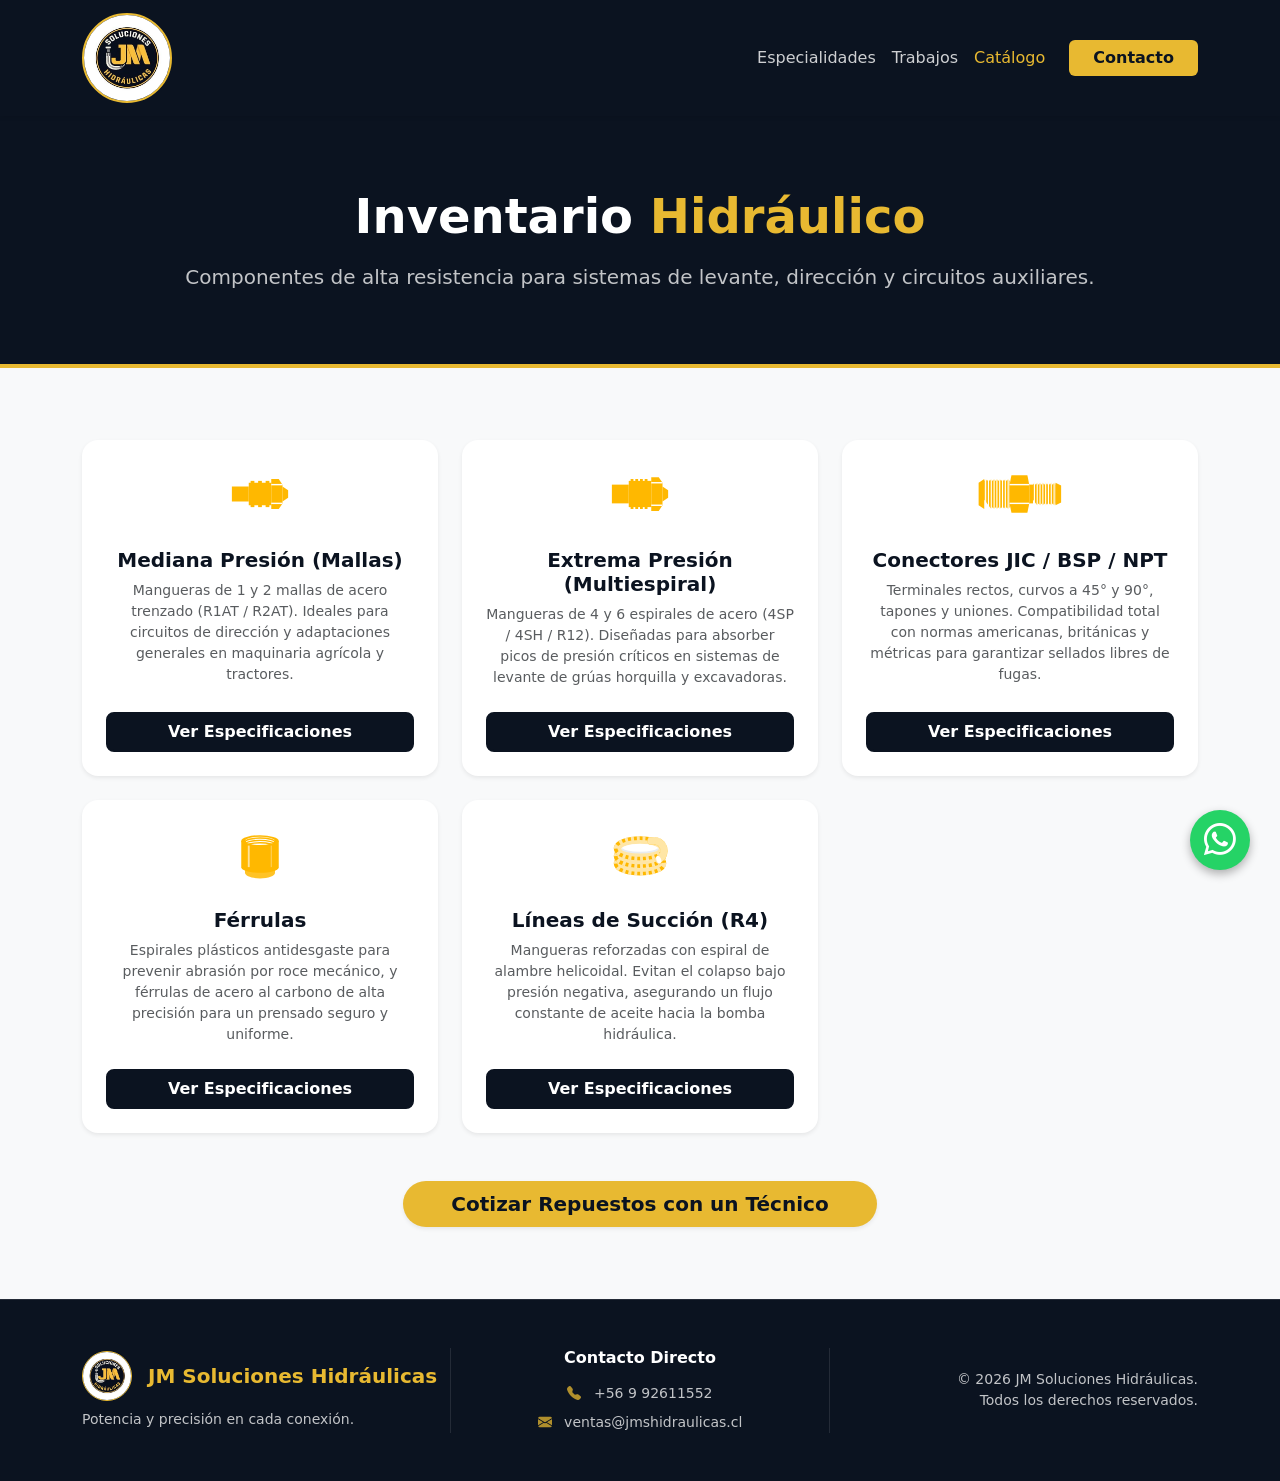
==== mangueras.html @ 1ecbde86 "Add files via upload" ====
<!DOCTYPE html>
<html lang="es">
<head>
    <meta charset="UTF-8">
    <meta name="viewport" content="width=device-width, initial-scale=1.0">
    <title>Catálogo de Mangueras - JM Soluciones Hidráulicas</title>
    
    <meta name="description" content="Catálogo completo de mangueras hidráulicas, terminales y accesorios para maquinaria pesada.">
    
    <link rel="preconnect" href="https://fonts.googleapis.com">
    <link rel="preconnect" href="https://fonts.gstatic.com" crossorigin>
    <link href="https://fonts.googleapis.com/css2?family=Inter:wght@300;400;500;600;700;800&display=swap" rel="stylesheet">
    
    <link href="https://cdn.jsdelivr.net/npm/bootstrap@5.3.3/dist/css/bootstrap.min.css" rel="stylesheet">
    <link rel="stylesheet" href="https://cdn.jsdelivr.net/npm/bootstrap-icons@1.11.3/font/bootstrap-icons.min.css">
    
    <link rel="stylesheet" href="css/app.css">

    <style>
        /* Estilo personalizado para el botón Navy sólido */
        .btn-navy-solid {
            background-color: #0B1320;
            color: #ffffff;
            border: 2px solid #0B1320;
            transition: all 0.3s ease;
        }
        .btn-navy-solid:hover {
            background-color: #E8B931; /* Se vuelve dorado al pasar el mouse */
            color: #0B1320;
            border-color: #E8B931;
        }
    </style>
</head>
<body class="d-flex flex-column min-vh-100 bg-light">

    <nav class="navbar navbar-expand-lg navbar-dark bg-navy sticky-top shadow-sm">
        <div class="container">
            <a class="navbar-brand d-flex align-items-center" href="index.html">
                <img src="Imagenes/logo.jpeg" alt="Logo JM Soluciones Hidráulicas" width="90" height="90" class="d-inline-block align-text-top rounded-circle border border-2 border-gold">
            </a>
            <button class="navbar-toggler border-0" type="button" data-bs-toggle="collapse" data-bs-target="#navbarNav">
                <span class="navbar-toggler-icon"></span>
            </button>
            <div class="collapse navbar-collapse" id="navbarNav">
                <ul class="navbar-nav ms-auto fw-medium align-items-center">
                    <li class="nav-item"><a class="nav-link nav-hover" href="index.html#flexibles">Especialidades</a></li>
                    <li class="nav-item"><a class="nav-link nav-hover" href="index.html#realizados">Trabajos</a></li>
                    <li class="nav-item"><a class="nav-link active text-gold" aria-current="page" href="mangueras.html">Catálogo</a></li>
                    <li class="nav-item ms-lg-3"><a class="btn btn-gold fw-bold px-4" href="index.html#contacto">Contacto</a></li>
                </ul>
            </div>
        </div>
    </nav>

    <header class="bg-navy text-white py-5" style="border-bottom: 4px solid var(--jm-gold);">
        <div class="container text-center py-4">
            <h1 class="display-5 fw-bolder mb-3">Inventario <span class="text-gold">Hidráulico</span></h1>
            <p class="lead opacity-75 mb-0">Componentes de alta resistencia para sistemas de levante, dirección y circuitos auxiliares.</p>
        </div>
    </header>

    <section class="py-5">
        <div class="container py-4">
            
            <div class="row row-cols-1 row-cols-md-2 row-cols-lg-3 g-4">
                
                <div class="col">
                    <div class="card h-100 border-0 shadow-sm rounded-4 text-center p-4 d-flex flex-column transition-hover">
                        <div class="mb-4">
                            <svg xmlns="http://www.w3.org/2000/svg" viewBox="0 0 64 64" style="height: 60px; width: auto;" fill="#FFB800">
                                <path d="M2,24 h18 v16 h-18 z" />
                                <path d="M20,20 h24 v24 h-24 z" />
                                <path d="M22,18 h4 v28 h-4 z" />
                                <path d="M30,18 h4 v28 h-4 z" />
                                <path d="M38,18 h4 v28 h-4 z" />
                                <polygon points="44,16 52,16 56,22 56,42 52,48 44,48" />
                                <line x1="56" y1="22" x2="44" y2="22" stroke="#ffffff" stroke-width="1.5" />
                                <line x1="56" y1="42" x2="44" y2="42" stroke="#ffffff" stroke-width="1.5" />
                                <polygon points="56,24 62,28 62,36 56,40" />
                            </svg>
                        </div>
                        <h5 class="fw-bold text-navy">Mediana Presión (Mallas)</h5>
                        <p class="text-muted small mb-4 flex-grow-1">Mangueras de 1 y 2 mallas de acero trenzado (R1AT / R2AT). Ideales para circuitos de dirección y adaptaciones generales en maquinaria agrícola y tractores.</p>
                        <button class="btn btn-navy-solid w-100 fw-bold rounded-3" data-bs-toggle="modal" data-bs-target="#modalMedianaPresion">Ver Especificaciones</button>
                    </div>
                </div>

                <div class="col">
                    <div class="card h-100 border-0 shadow-sm rounded-4 text-center p-4 d-flex flex-column transition-hover">
                        <div class="mb-4">
                            <svg xmlns="http://www.w3.org/2000/svg" viewBox="0 0 64 64" style="height: 60px; width: auto;" fill="#FFB800">
                                <path d="M2,22 h18 v20 h-18 z" />
                                <path d="M20,18 h24 v28 h-24 z" />
                                <path d="M22,16 h3 v32 h-3 z M27,16 h3 v32 h-3 z M32,16 h3 v32 h-3 z M37,16 h3 v32 h-3 z" />
                                <polygon points="44,14 52,14 56,20 56,44 52,50 44,50" />
                                <line x1="56" y1="20" x2="44" y2="20" stroke="#ffffff" stroke-width="1.5" />
                                <line x1="56" y1="44" x2="44" y2="44" stroke="#ffffff" stroke-width="1.5" />
                                <polygon points="56,24 62,28 62,36 56,40" />
                            </svg>
                        </div>
                        <h5 class="fw-bold text-navy">Extrema Presión (Multiespiral)</h5>
                        <p class="text-muted small mb-4 flex-grow-1">Mangueras de 4 y 6 espirales de acero (4SP / 4SH / R12). Diseñadas para absorber picos de presión críticos en sistemas de levante de grúas horquilla y excavadoras.</p>
                        <button class="btn btn-navy-solid w-100 fw-bold rounded-3" data-bs-toggle="modal" data-bs-target="#modalExtremaPresion">Ver Especificaciones</button>
                    </div>
                </div>

                <div class="col">
                    <div class="card h-100 border-0 shadow-sm rounded-4 text-center p-4 d-flex flex-column transition-hover">
                        <div class="mb-4">
                            <svg xmlns="http://www.w3.org/2000/svg" viewBox="0 0 100 64" style="height: 60px; width: auto;" fill="#FFB800">
                                <polygon points="12,16 6,20 6,44 12,48" />
                                <path d="M 12,18 l 1.5,-2 l 1.5,2 l 1.5,-2 l 1.5,2 l 1.5,-2 l 1.5,2 l 1.5,-2 l 1.5,2 l 1.5,-2 l 1.5,2 l 1.5,-2 l 1.5,2 l 1.5,-2 l 1.5,2 l 1.5,-2 l 1.5,2 l 1.5,-2 l 1.5,2 v 28 l -1.5,2 l -1.5,-2 l -1.5,2 l -1.5,-2 l -1.5,2 l -1.5,-2 l -1.5,2 l -1.5,-2 l -1.5,2 l -1.5,-2 l -1.5,2 l -1.5,-2 l -1.5,2 l -1.5,-2 l -1.5,-2 l -1.5,-2 l -1.5,-2 l -1.5,-2 z" />
                                <path d="M13.5,16 v32 M16.5,16 v32 M19.5,16 v32 M22.5,16 v32 M25.5,16 v32 M28.5,16 v32 M31.5,16 v32 M34.5,16 v32 M37.5,16 v32" stroke="#ffffff" stroke-width="1.2" />
                                <polygon points="41,12 58,12 60,22 39,22" />
                                <polygon points="39,22 60,22 60,42 39,42" />
                                <polygon points="39,42 60,42 58,52 41,52" />
                                <line x1="39" y1="22" x2="60" y2="22" stroke="#ffffff" stroke-width="1.5" />
                                <line x1="39" y1="42" x2="60" y2="42" stroke="#ffffff" stroke-width="1.5" />
                                <rect x="60" y="22" width="4" height="20" />
                                <path d="M 64,22 l 1.5,-2 l 1.5,2 l 1.5,-2 l 1.5,2 l 1.5,-2 l 1.5,2 l 1.5,-2 l 1.5,2 l 1.5,-2 l 1.5,2 l 1.5,-2 l 1.5,2 l 1.5,-2 l 1.5,2 l 1.5,-2 l 1.5,2 v 20 l -1.5,2 l -1.5,-2 l -1.5,2 l -1.5,-2 l -1.5,2 l -1.5,-2 l -1.5,2 l -1.5,-2 l -1.5,2 l -1.5,-2 l -1.5,2 l -1.5,-2 l -1.5,2 l -1.5,-2 l -1.5,-2 l -1.5,-2 z" />
                                <path d="M65.5,20 v24 M68.5,20 v24 M71.5,20 v24 M74.5,20 v24 M77.5,20 v24 M80.5,20 v24 M83.5,20 v24 M86.5,20 v24" stroke="#ffffff" stroke-width="1.2" />
                                <polygon points="88,20 94,23 94,41 88,44" />
                            </svg>
                        </div>
                        <h5 class="fw-bold text-navy">Conectores JIC / BSP / NPT</h5>
                        <p class="text-muted small mb-4 flex-grow-1">Terminales rectos, curvos a 45° y 90°, tapones y uniones. Compatibilidad total con normas americanas, británicas y métricas para garantizar sellados libres de fugas.</p>
                        <button class="btn btn-navy-solid w-100 fw-bold rounded-3" onclick="alert('Próximamente: Ficha técnica detallada')">Ver Especificaciones</button>
                    </div>
                </div>

                <div class="col">
                    <div class="card h-100 border-0 shadow-sm rounded-4 text-center p-4 d-flex flex-column transition-hover">
                        <div class="mb-4">
                            <svg xmlns="http://www.w3.org/2000/svg" viewBox="0 0 64 64" style="height: 60px; width: auto;" fill="#FFB800">
                                <path d="M16,46 v6 c0,3.3 7.2,6 16,6 c8.8,0 16,-2.7 16,-6 v-6 Z" opacity="0.85"/>
                                <path d="M12,18 v28 c0,3.3 9,6 20,6 c11,0 20,-2.7 20,-6 v-28 Z" />
                                <ellipse cx="32" cy="18" rx="20" ry="6" fill="#FFB800" />
                                <ellipse cx="32" cy="18" rx="16" ry="4.5" fill="#ffffff" />
                                <ellipse cx="32" cy="19.5" rx="16" ry="4.5" fill="none" stroke="#FFB800" stroke-width="1.5" />
                                <ellipse cx="32" cy="22" rx="16" ry="4.5" fill="none" stroke="#FFB800" stroke-width="1.5" />
                                <ellipse cx="32" cy="24.5" rx="16" ry="4.5" fill="none" stroke="#FFB800" stroke-width="1.5" />
                                <line x1="20" y1="23" x2="20" y2="46" stroke="#ffffff" stroke-width="2" opacity="0.6" />
                                <line x1="44" y1="23" x2="44" y2="46" stroke="#ffffff" stroke-width="1" opacity="0.4" />
                            </svg>
                        </div>
                        <h5 class="fw-bold text-navy">Férrulas</h5>
                        <p class="text-muted small mb-4 flex-grow-1">Espirales plásticos antidesgaste para prevenir abrasión por roce mecánico, y férrulas de acero al carbono de alta precisión para un prensado seguro y uniforme.</p>
                        <button class="btn btn-navy-solid w-100 fw-bold rounded-3" onclick="alert('Próximamente: Ficha técnica detallada')">Ver Especificaciones</button>
                    </div>
                </div>

                <div class="col">
                    <div class="card h-100 border-0 shadow-sm rounded-4 text-center p-4 d-flex flex-column transition-hover">
                        <div class="mb-4">
                            <svg xmlns="http://www.w3.org/2000/svg" viewBox="0 0 64 64" style="height: 60px; width: auto;">
                                <g fill="#ffffff">
                                    <ellipse cx="32" cy="42" rx="24" ry="9" stroke="#FFB800" stroke-width="8" />
                                    <ellipse cx="32" cy="42" rx="24" ry="9" stroke="#ffffff" stroke-width="8" stroke-dasharray="3 3" opacity="0.65" />
                                    <ellipse cx="32" cy="34" rx="24" ry="9" stroke="#FFB800" stroke-width="8" />
                                    <ellipse cx="32" cy="34" rx="24" ry="9" stroke="#ffffff" stroke-width="8" stroke-dasharray="3 3" opacity="0.65" />
                                    <ellipse cx="32" cy="26" rx="24" ry="9" stroke="#FFB800" stroke-width="8" />
                                    <ellipse cx="32" cy="26" rx="24" ry="9" stroke="#ffffff" stroke-width="8" stroke-dasharray="3 3" opacity="0.65" />
                                </g>
                                <ellipse cx="32" cy="26" rx="19" ry="4.5" fill="#ffffff" />
                                <path d="M 13,26 A 19,4.5 0 0,0 51,26" fill="none" stroke="#e9ecef" stroke-width="2"/>
                                <path d="M 44,18 C 58,16 62,32 52,38" fill="none" stroke="#FFB800" stroke-width="8" stroke-linecap="round"/>
                                <path d="M 44,18 C 58,16 62,32 52,38" fill="none" stroke="#ffffff" stroke-width="8" stroke-dasharray="3 3" opacity="0.65" stroke-linecap="round"/>
                                <ellipse cx="52" cy="38" rx="2.5" ry="4" fill="#ffffff" transform="rotate(-20 52 38)"/>
                            </svg>
                        </div>
                        <h5 class="fw-bold text-navy">Líneas de Succión (R4)</h5>
                        <p class="text-muted small mb-4 flex-grow-1">Mangueras reforzadas con espiral de alambre helicoidal. Evitan el colapso bajo presión negativa, asegurando un flujo constante de aceite hacia la bomba hidráulica.</p>
                        <button class="btn btn-navy-solid w-100 fw-bold rounded-3" data-bs-toggle="modal" data-bs-target="#modalSuccion">Ver Especificaciones</button>
                    </div>
                </div>

            </div>
            
            <div class="text-center mt-5">
                <a href="index.html#contacto" class="btn btn-gold btn-lg fw-bold px-5 rounded-pill shadow-sm">Cotizar Repuestos con un Técnico</a>
            </div>

        </div>
    </section>

    <div class="modal fade" id="modalMedianaPresion" tabindex="-1" aria-labelledby="modalMedianaPresionLabel" aria-hidden="true">
        <div class="modal-dialog modal-lg modal-dialog-centered modal-dialog-scrollable">
            <div class="modal-content border-0 rounded-4 shadow-lg">
                <div class="modal-header bg-navy text-white border-0 rounded-top-4">
                    <h5 class="modal-title fw-bold d-flex align-items-center" id="modalMedianaPresionLabel">
                        <i class="bi bi-gear-wide-connected text-gold me-2"></i> Mangueras Mediana Presión (LC)
                    </h5>
                    <button type="button" class="btn-close btn-close-white" data-bs-dismiss="modal" aria-label="Close"></button>
                </div>
                <div class="modal-body p-0">
                    <div class="table-responsive">
                        <table class="table table-hover mb-0 text-center align-middle">
                            <thead class="table-light text-navy">
                                <tr>
                                    <th scope="col" class="py-3">SKU</th>
                                    <th scope="col" class="py-3 text-start">Descripción del Material</th>
                                    <th scope="col" class="py-3">Diámetro</th>
                                    <th scope="col" class="py-3">Disponibilidad</th>
                                </tr>
                            </thead>
                            <tbody>
                                <tr class="table-secondary">
                                    <td colspan="4" class="text-start fw-bold text-navy py-2 ps-4"><i class="bi bi-arrow-return-right me-2"></i>Mangueras R1AT (1 Malla de Acero)</td>
                                </tr>
                                <tr>
                                    <td class="text-muted small">J03-0010-0001</td>
                                    <td class="text-start fw-medium">Mang. Hid. R1-4</td>
                                    <td><span class="badge bg-light text-dark border">1/4"</span></td>
                                    <td><span class="badge bg-success bg-opacity-10 text-success border border-success-subtle rounded-pill"><i class="bi bi-check-circle-fill me-1"></i> Stock</span></td>
                                </tr>
                                <tr>
                                    <td class="text-muted small">J03-0010-0002</td>
                                    <td class="text-start fw-medium">Mang. Hid. R1-5</td>
                                    <td><span class="badge bg-light text-dark border">5/16"</span></td>
                                    <td><span class="badge bg-success bg-opacity-10 text-success border border-success-subtle rounded-pill"><i class="bi bi-check-circle-fill me-1"></i> Stock</span></td>
                                </tr>
                                <tr>
                                    <td class="text-muted small">J03-0010-0003</td>
                                    <td class="text-start fw-medium">Mang. Hid. R1-6</td>
                                    <td><span class="badge bg-light text-dark border">3/8"</span></td>
                                    <td><span class="badge bg-success bg-opacity-10 text-success border border-success-subtle rounded-pill"><i class="bi bi-check-circle-fill me-1"></i> Stock</span></td>
                                </tr>
                                <tr>
                                    <td class="text-muted small">J03-0010-0004</td>
                                    <td class="text-start fw-medium">Mang. Hid. R1-8</td>
                                    <td><span class="badge bg-light text-dark border">1/2"</span></td>
                                    <td><span class="badge bg-warning bg-opacity-10 text-warning border border-warning-subtle rounded-pill"><i class="bi bi-clock-fill me-1"></i> A Pedido</span></td>
                                </tr>
                                
                                <tr class="table-secondary">
                                    <td colspan="4" class="text-start fw-bold text-navy py-2 ps-4"><i class="bi bi-arrow-return-right me-2"></i>Mangueras R2AT (2 Mallas de Acero)</td>
                                </tr>
                                <tr>
                                    <td class="text-muted small">J03-0020-0001</td>
                                    <td class="text-start fw-medium">Mang. Hid. R2-4</td>
                                    <td><span class="badge bg-light text-dark border">1/4"</span></td>
                                    <td><span class="badge bg-success bg-opacity-10 text-success border border-success-subtle rounded-pill"><i class="bi bi-check-circle-fill me-1"></i> Stock</span></td>
                                </tr>
                                <tr>
                                    <td class="text-muted small">J03-0020-0003</td>
                                    <td class="text-start fw-medium">Mang. Hid. R2-6</td>
                                    <td><span class="badge bg-light text-dark border">3/8"</span></td>
                                    <td><span class="badge bg-success bg-opacity-10 text-success border border-success-subtle rounded-pill"><i class="bi bi-check-circle-fill me-1"></i> Stock</span></td>
                                </tr>
                                <tr>
                                    <td class="text-muted small">J03-0020-0004</td>
                                    <td class="text-start fw-medium">Mang. Hid. R2-8</td>
                                    <td><span class="badge bg-light text-dark border">1/2"</span></td>
                                    <td><span class="badge bg-success bg-opacity-10 text-success border border-success-subtle rounded-pill"><i class="bi bi-check-circle-fill me-1"></i> Stock</span></td>
                                </tr>
                                <tr>
                                    <td class="text-muted small">J03-0020-0006</td>
                                    <td class="text-start fw-medium">Mang. Hid. R2-12</td>
                                    <td><span class="badge bg-light text-dark border">3/4"</span></td>
                                    <td><span class="badge bg-success bg-opacity-10 text-success border border-success-subtle rounded-pill"><i class="bi bi-check-circle-fill me-1"></i> Stock</span></td>
                                </tr>
                            </tbody>
                        </table>
                    </div>
                </div>
                <div class="modal-footer bg-light border-0 rounded-bottom-4">
                    <p class="small text-muted me-auto mb-0">* Cotiza largos específicos y armados completos.</p>
                    <a href="index.html#contacto" class="btn btn-gold fw-bold px-4 rounded-3 text-navy">Solicitar Cotización</a>
                </div>
            </div>
        </div>
    </div>

    <div class="modal fade" id="modalExtremaPresion" tabindex="-1" aria-labelledby="modalExtremaPresionLabel" aria-hidden="true">
        <div class="modal-dialog modal-lg modal-dialog-centered modal-dialog-scrollable">
            <div class="modal-content border-0 rounded-4 shadow-lg">
                <div class="modal-header bg-navy text-white border-0 rounded-top-4">
                    <h5 class="modal-title fw-bold d-flex align-items-center" id="modalExtremaPresionLabel">
                        <i class="bi bi-layers-half text-gold me-2"></i> Mangueras Extrema Presión (Multiespiral)
                    </h5>
                    <button type="button" class="btn-close btn-close-white" data-bs-dismiss="modal" aria-label="Close"></button>
                </div>
                <div class="modal-body p-0">
                    <div class="table-responsive">
                        <table class="table table-hover mb-0 text-center align-middle">
                            <thead class="table-light text-navy">
                                <tr>
                                    <th scope="col" class="py-3">SKU</th>
                                    <th scope="col" class="py-3 text-start">Descripción del Material</th>
                                    <th scope="col" class="py-3">Diámetro</th>
                                    <th scope="col" class="py-3">Disponibilidad</th>
                                </tr>
                            </thead>
                            <tbody>
                                <tr class="table-secondary">
                                    <td colspan="4" class="text-start fw-bold text-navy py-2 ps-4"><i class="bi bi-arrow-return-right me-2"></i>Mangueras 4SP / 4SH (LC)</td>
                                </tr>
                                <tr>
                                    <td class="text-muted small">J03-0040-0004</td>
                                    <td class="text-start fw-medium">Mang. Hid. 4SP-8</td>
                                    <td><span class="badge bg-light text-dark border">1/2"</span></td>
                                    <td><span class="badge bg-success bg-opacity-10 text-success border border-success-subtle rounded-pill"><i class="bi bi-check-circle-fill me-1"></i> Stock</span></td>
                                </tr>
                                <tr>
                                    <td class="text-muted small">J03-0050-0006</td>
                                    <td class="text-start fw-medium">Mang. Hid. 4SH-12</td>
                                    <td><span class="badge bg-light text-dark border">3/4"</span></td>
                                    <td><span class="badge bg-success bg-opacity-10 text-success border border-success-subtle rounded-pill"><i class="bi bi-check-circle-fill me-1"></i> Stock</span></td>
                                </tr>
                                <tr>
                                    <td class="text-muted small">J03-0050-0008</td>
                                    <td class="text-start fw-medium">Mang. Hid. 4SH-16</td>
                                    <td><span class="badge bg-light text-dark border">1"</span></td>
                                    <td><span class="badge bg-success bg-opacity-10 text-success border border-success-subtle rounded-pill"><i class="bi bi-check-circle-fill me-1"></i> Stock</span></td>
                                </tr>

                                <tr class="table-secondary">
                                    <td colspan="4" class="text-start fw-bold text-navy py-2 ps-4"><i class="bi bi-arrow-return-right me-2"></i>Línea Prime Parker (R12 / R15)</td>
                                </tr>
                                <tr>
                                    <td class="text-muted small">J02-0040-0001</td>
                                    <td class="text-start fw-medium">Mang. Hid. Parker 797TC-4 R15</td>
                                    <td><span class="badge bg-light text-dark border">1/4"</span></td>
                                    <td><span class="badge bg-warning bg-opacity-10 text-warning border border-warning-subtle rounded-pill"><i class="bi bi-clock-fill me-1"></i> A Pedido</span></td>
                                </tr>
                                <tr>
                                    <td class="text-muted small">J02-0040-0002</td>
                                    <td class="text-start fw-medium">Mang. Hid. Parker 797TC-6 R15</td>
                                    <td><span class="badge bg-light text-dark border">3/8"</span></td>
                                    <td><span class="badge bg-warning bg-opacity-10 text-warning border border-warning-subtle rounded-pill"><i class="bi bi-clock-fill me-1"></i> A Pedido</span></td>
                                </tr>
                                <tr>
                                    <td class="text-muted small">J02-0040-0003</td>
                                    <td class="text-start fw-medium">Mang. Hid. Parker 797TC-8 R15</td>
                                    <td><span class="badge bg-light text-dark border">1/2"</span></td>
                                    <td><span class="badge bg-warning bg-opacity-10 text-warning border border-warning-subtle rounded-pill"><i class="bi bi-clock-fill me-1"></i> A Pedido</span></td>
                                </tr>
                                <tr>
                                    <td class="text-muted small">J02-0040-0004</td>
                                    <td class="text-start fw-medium">Mang. Hid. Parker 797TC-10 R15</td>
                                    <td><span class="badge bg-light text-dark border">5/8"</span></td>
                                    <td><span class="badge bg-warning bg-opacity-10 text-warning border border-warning-subtle rounded-pill"><i class="bi bi-clock-fill me-1"></i> A Pedido</span></td>
                                </tr>
                                <tr>
                                    <td class="text-muted small">J02-0030-0008</td>
                                    <td class="text-start fw-medium">Mang. Hid. Parker 721MSHA-32 R12</td>
                                    <td><span class="badge bg-light text-dark border">2"</span></td>
                                    <td><span class="badge bg-warning bg-opacity-10 text-warning border border-warning-subtle rounded-pill"><i class="bi bi-clock-fill me-1"></i> A Pedido</span></td>
                                </tr>
                            </tbody>
                        </table>
                    </div>
                </div>
                <div class="modal-footer bg-light border-0 rounded-bottom-4">
                    <p class="small text-muted me-auto mb-0">* Cotiza largos específicos y armados completos.</p>
                    <a href="index.html#contacto" class="btn btn-gold fw-bold px-4 rounded-3 text-navy">Solicitar Cotización</a>
                </div>
            </div>
        </div>
    </div>

    <div class="modal fade" id="modalSuccion" tabindex="-1" aria-labelledby="modalSuccionLabel" aria-hidden="true">
        <div class="modal-dialog modal-lg modal-dialog-centered modal-dialog-scrollable">
            <div class="modal-content border-0 rounded-4 shadow-lg">
                <div class="modal-header bg-navy text-white border-0 rounded-top-4">
                    <h5 class="modal-title fw-bold d-flex align-items-center" id="modalSuccionLabel">
                        <i class="bi bi-arrow-repeat text-gold me-2"></i> Mangueras de Succión y Retorno (R4)
                    </h5>
                    <button type="button" class="btn-close btn-close-white" data-bs-dismiss="modal" aria-label="Close"></button>
                </div>
                <div class="modal-body p-0">
                    <div class="text-center py-5">
                        <p class="text-muted">Estamos actualizando el inventario de Líneas de Succión.<br> Por favor, consulta disponibilidad directamente con el equipo técnico.</p>
                        <a href="index.html#contacto" class="btn btn-gold text-navy fw-bold px-4 rounded-3 mt-3 shadow-sm">Contactar Técnico</a>
                    </div>
                </div>
            </div>
        </div>
    </div>

    <footer class="bg-navy text-white py-5" style="border-top: 1px solid rgba(255, 255, 255, 0.1); margin-top: auto;">
        <div class="container">
            <div class="row gy-4 align-items-center">
                <div class="col-md-4 text-center text-md-start">
                    <div class="d-flex align-items-center justify-content-center justify-content-md-start mb-2">
                        <img src="Imagenes/logo.jpeg" alt="Logo JM Soluciones" width="50" height="50" class="rounded-circle border border-gold me-3">
                        <span class="fw-bold fs-5 text-gold">JM Soluciones Hidráulicas</span>
                    </div>
                    <p class="small opacity-75 mb-0">Potencia y precisión en cada conexión.</p>
                </div>
                <div class="col-md-4 text-center border-start border-end border-light border-opacity-10">
                    <h6 class="fw-bold text-white mb-3">Contacto Directo</h6>
                    <ul class="list-unstyled mb-0 small opacity-75">
                        <li class="mb-2"><i class="bi bi-telephone-fill text-gold me-2"></i> +56 9 92611552</li>
                        <li><i class="bi bi-envelope-fill text-gold me-2"></i> ventas@jmshidraulicas.cl</li>
                    </ul>
                </div>
                <div class="col-md-4 text-center text-md-end">
                    <div class="opacity-75 small">
                        &copy; 2026 JM Soluciones Hidráulicas.<br>
                        Todos los derechos reservados.
                    </div>
                </div>
            </div>
        </div>
    </footer>

    <script src="https://cdn.jsdelivr.net/npm/bootstrap@5.3.3/dist/js/bootstrap.bundle.min.js"></script>
    <script src="js/app.js"></script>

</body>
</html>
---- css/app.css ----
/* =========================================
   Variables y Paleta de Colores
========================================= */
:root {
  --jm-navy: #0B1320; /* Azul marino muy oscuro del fondo del logo */
  --jm-gold: #E8B931; /* Amarillo/Dorado de las letras JM */
  --jm-gold-hover: #fcd555;
}

.bg-navy { background-color: var(--jm-navy) !important; }
.text-navy { color: var(--jm-navy) !important; }
.bg-gold { background-color: var(--jm-gold) !important; }
.text-gold { color: var(--jm-gold) !important; }

/* =========================================
   Botones Personalizados
========================================= */
.btn-gold {
  background-color: var(--jm-gold);
  color: var(--jm-navy);
  border: none;
  transition: all 0.3s ease;
}

.btn-gold:hover {
  background-color: var(--jm-gold-hover);
  color: var(--jm-navy);
  transform: translateY(-2px);
  box-shadow: 0 4px 12px rgba(232, 185, 49, 0.3);
}

/* Efecto hover para los botones desplegables de contacto */
.btn-contact {
    text-align: left;
    transition: all 0.3s ease;
    cursor: pointer;
}

.btn-contact:hover {
    background-color: rgba(255, 255, 255, 0.1) !important;
    transform: translateX(5px);
}

.btn-contact, .btn-contact:focus, .btn-contact:active {
    color: inherit;
    outline: none;
    box-shadow: none;
}

/* Botón de WhatsApp Flotante */
.whatsapp-float {
    position: fixed;
    width: 60px;
    height: 60px;
    bottom: 30px;
    right: 30px;
    background-color: #25d366;
    color: #FFF;
    border-radius: 50px;
    text-align: center;
    font-size: 32px;
    box-shadow: 0px 4px 10px rgba(0, 0, 0, 0.3);
    z-index: 1000;
    display: flex;
    align-items: center;
    justify-content: center;
    text-decoration: none;
    transition: all 0.3s ease;
}

.whatsapp-float:hover {
    background-color: #128C7E;
    color: #FFF;
    transform: scale(1.1);
}

/* =========================================
   Navegación y Hero Section
========================================= */
.nav-hover {
  color: rgba(255, 255, 255, 0.8) !important;
  transition: color 0.3s ease;
  position: relative;
}
.nav-hover:hover {
  color: var(--jm-gold) !important;
}

.hero-section {
  background-color: var(--jm-navy);
  background-image: radial-gradient(circle at right center, rgba(232,185,49,0.1) 0%, transparent 50%);
  min-height: 80vh;
  border-bottom: 4px solid var(--jm-gold);
}

/* =========================================
   Tarjetas, Animaciones y Detalles
========================================= */
.service-card, .project-card {
  transition: all 0.3s cubic-bezier(0.4, 0, 0.2, 1);
  cursor: default;
}

.service-card:hover, .project-card:hover {
  transform: translateY(-8px);
}

/* Efecto hover para las tarjetas del catálogo SVG */
.transition-hover { 
    transition: transform 0.3s; 
} 

.transition-hover:hover { 
    transform: translateY(-10px); 
}

.border-gold { border-color: var(--jm-gold) !important; }
.separator { height: 4px; width: 60px; border-radius: 2px; }
.icon-box { width: 56px; height: 56px; display: flex; align-items: center; justify-content: center; }
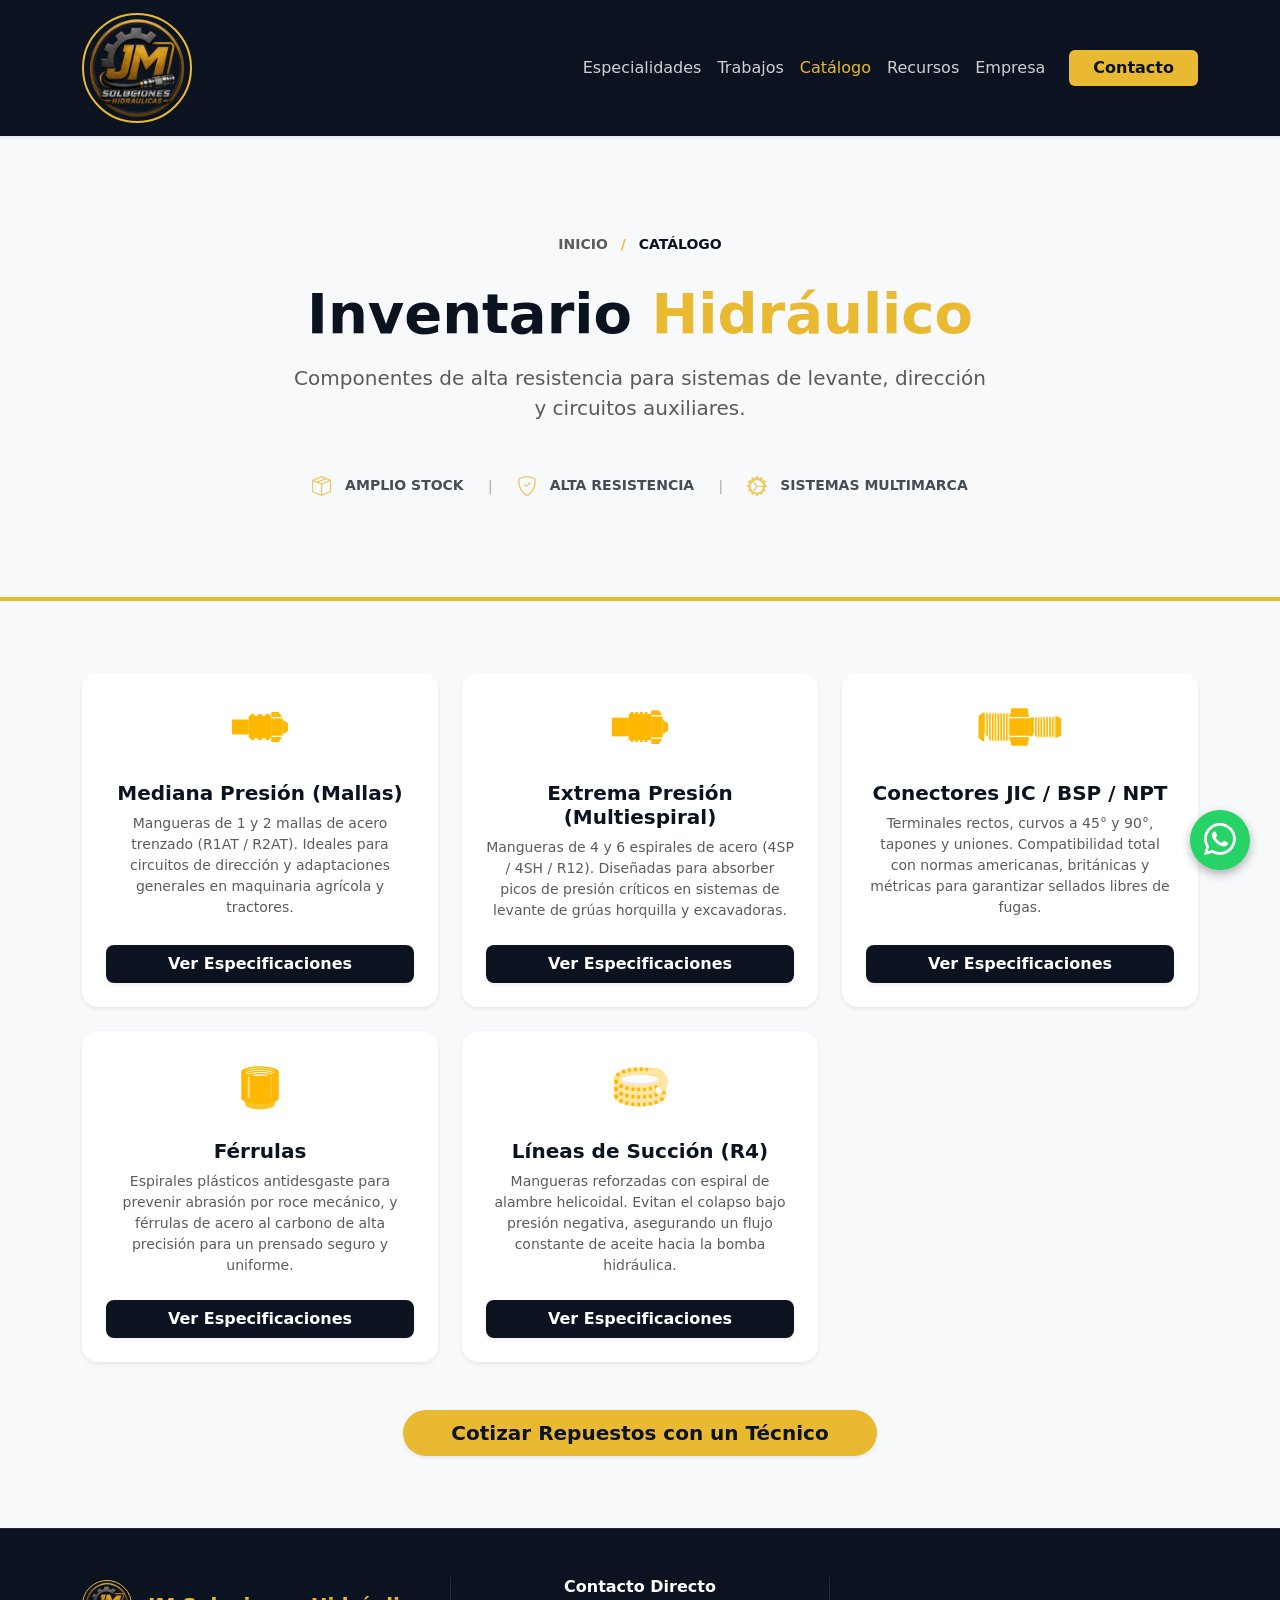
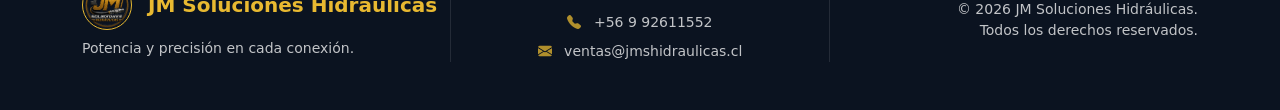
==== commit e3d96fc2: "Add files via upload" ====
--- a/mangueras.html
+++ b/mangueras.html
@@ -16,27 +16,13 @@
     
     <link rel="stylesheet" href="css/app.css">
 
-    <style>
-        /* Estilo personalizado para el botón Navy sólido */
-        .btn-navy-solid {
-            background-color: #0B1320;
-            color: #ffffff;
-            border: 2px solid #0B1320;
-            transition: all 0.3s ease;
-        }
-        .btn-navy-solid:hover {
-            background-color: #E8B931; /* Se vuelve dorado al pasar el mouse */
-            color: #0B1320;
-            border-color: #E8B931;
-        }
-    </style>
 </head>
 <body class="d-flex flex-column min-vh-100 bg-light">
 
     <nav class="navbar navbar-expand-lg navbar-dark bg-navy sticky-top shadow-sm">
         <div class="container">
             <a class="navbar-brand d-flex align-items-center" href="index.html">
-                <img src="Imagenes/logo.jpeg" alt="Logo JM Soluciones Hidráulicas" width="90" height="90" class="d-inline-block align-text-top rounded-circle border border-2 border-gold">
+                <img src="Imagenes/logo_nuevo-removebg-preview.png" alt="Logo JM Soluciones Hidráulicas" width="110" height="110" class="d-inline-block align-text-top rounded-circle border border-2 border-gold">
             </a>
             <button class="navbar-toggler border-0" type="button" data-bs-toggle="collapse" data-bs-target="#navbarNav">
                 <span class="navbar-toggler-icon"></span>
@@ -44,18 +30,45 @@
             <div class="collapse navbar-collapse" id="navbarNav">
                 <ul class="navbar-nav ms-auto fw-medium align-items-center">
                     <li class="nav-item"><a class="nav-link nav-hover" href="index.html#flexibles">Especialidades</a></li>
-                    <li class="nav-item"><a class="nav-link nav-hover" href="index.html#realizados">Trabajos</a></li>
+                    <li class="nav-item"><a class="nav-link nav-hover" href="portafolio.html">Trabajos</a></li>
                     <li class="nav-item"><a class="nav-link active text-gold" aria-current="page" href="mangueras.html">Catálogo</a></li>
+                    <li class="nav-item"><a class="nav-link nav-hover" href="recursos.html">Recursos</a></li>
+                    <li class="nav-item"><a class="nav-link nav-hover" href="nosotros.html">Empresa</a></li>
                     <li class="nav-item ms-lg-3"><a class="btn btn-gold fw-bold px-4" href="index.html#contacto">Contacto</a></li>
                 </ul>
             </div>
         </div>
     </nav>
 
-    <header class="bg-navy text-white py-5" style="border-bottom: 4px solid var(--jm-gold);">
-        <div class="container text-center py-4">
-            <h1 class="display-5 fw-bolder mb-3">Inventario <span class="text-gold">Hidráulico</span></h1>
-            <p class="lead opacity-75 mb-0">Componentes de alta resistencia para sistemas de levante, dirección y circuitos auxiliares.</p>
+    <header class="bg-light py-5" style="border-bottom: 4px solid var(--jm-gold);">
+        <div class="container text-center py-5">
+            
+            <!-- Breadcrumbs (Migas de pan) -->
+            <div class="mb-4">
+                <span class="small fw-bold text-uppercase tracking-wider">
+                    <a href="index.html" class="text-decoration-none text-muted transition-hover">Inicio</a> 
+                    <span class="mx-2 text-gold">/</span> 
+                    <span class="text-navy">Catálogo</span>
+                </span>
+            </div>
+
+            <!-- Título Principal en azul corporativo -->
+            <h1 class="display-4 fw-bolder mb-3 text-navy">Inventario <span class="text-gold">Hidráulico</span></h1>
+            
+            <!-- Subtítulo en gris oscuro para lectura fácil -->
+            <p class="lead text-muted mb-5 mx-auto" style="max-width: 700px;">
+                Componentes de alta resistencia para sistemas de levante, dirección y circuitos auxiliares.
+            </p>
+            
+            <!-- Textos descriptivos estilo corporativo limpio -->
+            <div class="d-flex flex-wrap justify-content-center align-items-center gap-3 gap-md-4 text-navy fw-bold small text-uppercase tracking-wider opacity-75">
+                <span><i class="bi bi-box-seam text-gold me-2 fs-5 align-middle"></i> Amplio Stock</span>
+                <span class="text-muted opacity-50 d-none d-md-inline">|</span>
+                <span><i class="bi bi-shield-check text-gold me-2 fs-5 align-middle"></i> Alta Resistencia</span>
+                <span class="text-muted opacity-50 d-none d-md-inline">|</span>
+                <span><i class="bi bi-gear-wide-connected text-gold me-2 fs-5 align-middle"></i> Sistemas Multimarca</span>
+            </div>
+
         </div>
     </header>
 
@@ -81,7 +94,7 @@
                         </div>
                         <h5 class="fw-bold text-navy">Mediana Presión (Mallas)</h5>
                         <p class="text-muted small mb-4 flex-grow-1">Mangueras de 1 y 2 mallas de acero trenzado (R1AT / R2AT). Ideales para circuitos de dirección y adaptaciones generales en maquinaria agrícola y tractores.</p>
-                        <button class="btn btn-navy-solid w-100 fw-bold rounded-3" data-bs-toggle="modal" data-bs-target="#modalMedianaPresion">Ver Especificaciones</button>
+                        <button class="btn bg-navy text-white shadow-sm transition-hover w-100 fw-bold rounded-3" data-bs-toggle="modal" data-bs-target="#modalMedianaPresion">Ver Especificaciones</button>
                     </div>
                 </div>
 
@@ -100,7 +113,7 @@
                         </div>
                         <h5 class="fw-bold text-navy">Extrema Presión (Multiespiral)</h5>
                         <p class="text-muted small mb-4 flex-grow-1">Mangueras de 4 y 6 espirales de acero (4SP / 4SH / R12). Diseñadas para absorber picos de presión críticos en sistemas de levante de grúas horquilla y excavadoras.</p>
-                        <button class="btn btn-navy-solid w-100 fw-bold rounded-3" data-bs-toggle="modal" data-bs-target="#modalExtremaPresion">Ver Especificaciones</button>
+                        <button class="btn bg-navy text-white shadow-sm transition-hover w-100 fw-bold rounded-3" data-bs-toggle="modal" data-bs-target="#modalExtremaPresion">Ver Especificaciones</button>
                     </div>
                 </div>
 
@@ -124,7 +137,7 @@
                         </div>
                         <h5 class="fw-bold text-navy">Conectores JIC / BSP / NPT</h5>
                         <p class="text-muted small mb-4 flex-grow-1">Terminales rectos, curvos a 45° y 90°, tapones y uniones. Compatibilidad total con normas americanas, británicas y métricas para garantizar sellados libres de fugas.</p>
-                        <button class="btn btn-navy-solid w-100 fw-bold rounded-3" onclick="alert('Próximamente: Ficha técnica detallada')">Ver Especificaciones</button>
+                        <button class="btn bg-navy text-white shadow-sm transition-hover w-100 fw-bold rounded-3" onclick="alert('Próximamente: Ficha técnica detallada')">Ver Especificaciones</button>
                     </div>
                 </div>
 
@@ -145,7 +158,7 @@
                         </div>
                         <h5 class="fw-bold text-navy">Férrulas</h5>
                         <p class="text-muted small mb-4 flex-grow-1">Espirales plásticos antidesgaste para prevenir abrasión por roce mecánico, y férrulas de acero al carbono de alta precisión para un prensado seguro y uniforme.</p>
-                        <button class="btn btn-navy-solid w-100 fw-bold rounded-3" onclick="alert('Próximamente: Ficha técnica detallada')">Ver Especificaciones</button>
+                        <button class="btn bg-navy text-white shadow-sm transition-hover w-100 fw-bold rounded-3" onclick="alert('Próximamente: Ficha técnica detallada')">Ver Especificaciones</button>
                     </div>
                 </div>
 
@@ -170,7 +183,7 @@
                         </div>
                         <h5 class="fw-bold text-navy">Líneas de Succión (R4)</h5>
                         <p class="text-muted small mb-4 flex-grow-1">Mangueras reforzadas con espiral de alambre helicoidal. Evitan el colapso bajo presión negativa, asegurando un flujo constante de aceite hacia la bomba hidráulica.</p>
-                        <button class="btn btn-navy-solid w-100 fw-bold rounded-3" data-bs-toggle="modal" data-bs-target="#modalSuccion">Ver Especificaciones</button>
+                        <button class="btn bg-navy text-white shadow-sm transition-hover w-100 fw-bold rounded-3" data-bs-toggle="modal" data-bs-target="#modalSuccion">Ver Especificaciones</button>
                     </div>
                 </div>
 
@@ -383,7 +396,7 @@
             <div class="row gy-4 align-items-center">
                 <div class="col-md-4 text-center text-md-start">
                     <div class="d-flex align-items-center justify-content-center justify-content-md-start mb-2">
-                        <img src="Imagenes/logo.jpeg" alt="Logo JM Soluciones" width="50" height="50" class="rounded-circle border border-gold me-3">
+                        <img src="Imagenes/logo_nuevo-removebg-preview.png" alt="Logo JM Soluciones" width="50" height="50" class="rounded-circle border border-gold me-3">
                         <span class="fw-bold fs-5 text-gold">JM Soluciones Hidráulicas</span>
                     </div>
                     <p class="small opacity-75 mb-0">Potencia y precisión en cada conexión.</p>
--- a/css/app.css
+++ b/css/app.css
@@ -116,4 +116,33 @@
 
 .border-gold { border-color: var(--jm-gold) !important; }
 .separator { height: 4px; width: 60px; border-radius: 2px; }
-.icon-box { width: 56px; height: 56px; display: flex; align-items: center; justify-content: center; }+.icon-box { width: 56px; height: 56px; display: flex; align-items: center; justify-content: center; }
+
+/* Estilos para el Acordeón FAQ */
+.accordion-button:not(.collapsed) {
+    background-color: #f8f9fa; /* Fondo gris muy claro al abrir */
+    color: #0B1320; /* Texto Navy */
+    box-shadow: inset 0 -1px 0 rgba(0,0,0,.125);
+}
+.accordion-button:focus {
+    box-shadow: none; /* Quita el borde azul genérico de Bootstrap */
+    border-color: rgba(0,0,0,.125);
+}
+.accordion-item {
+    background-color: #ffffff;
+    border: 1px solid rgba(0,0,0,.05) !important;
+}
+section[id] {
+    scroll-margin-top: 110px; 
+}
+
+/* 1. Comportamiento de scroll suave para toda la página */
+html {
+    scroll-behavior: smooth;
+}
+
+/* 2. Ajuste automático para que el menú no tape NINGÚN título */
+/* Ajuste exacto para que el menú no deje exceso de espacio en blanco */
+section[id] {
+    scroll-margin-top: 65px; 
+}
